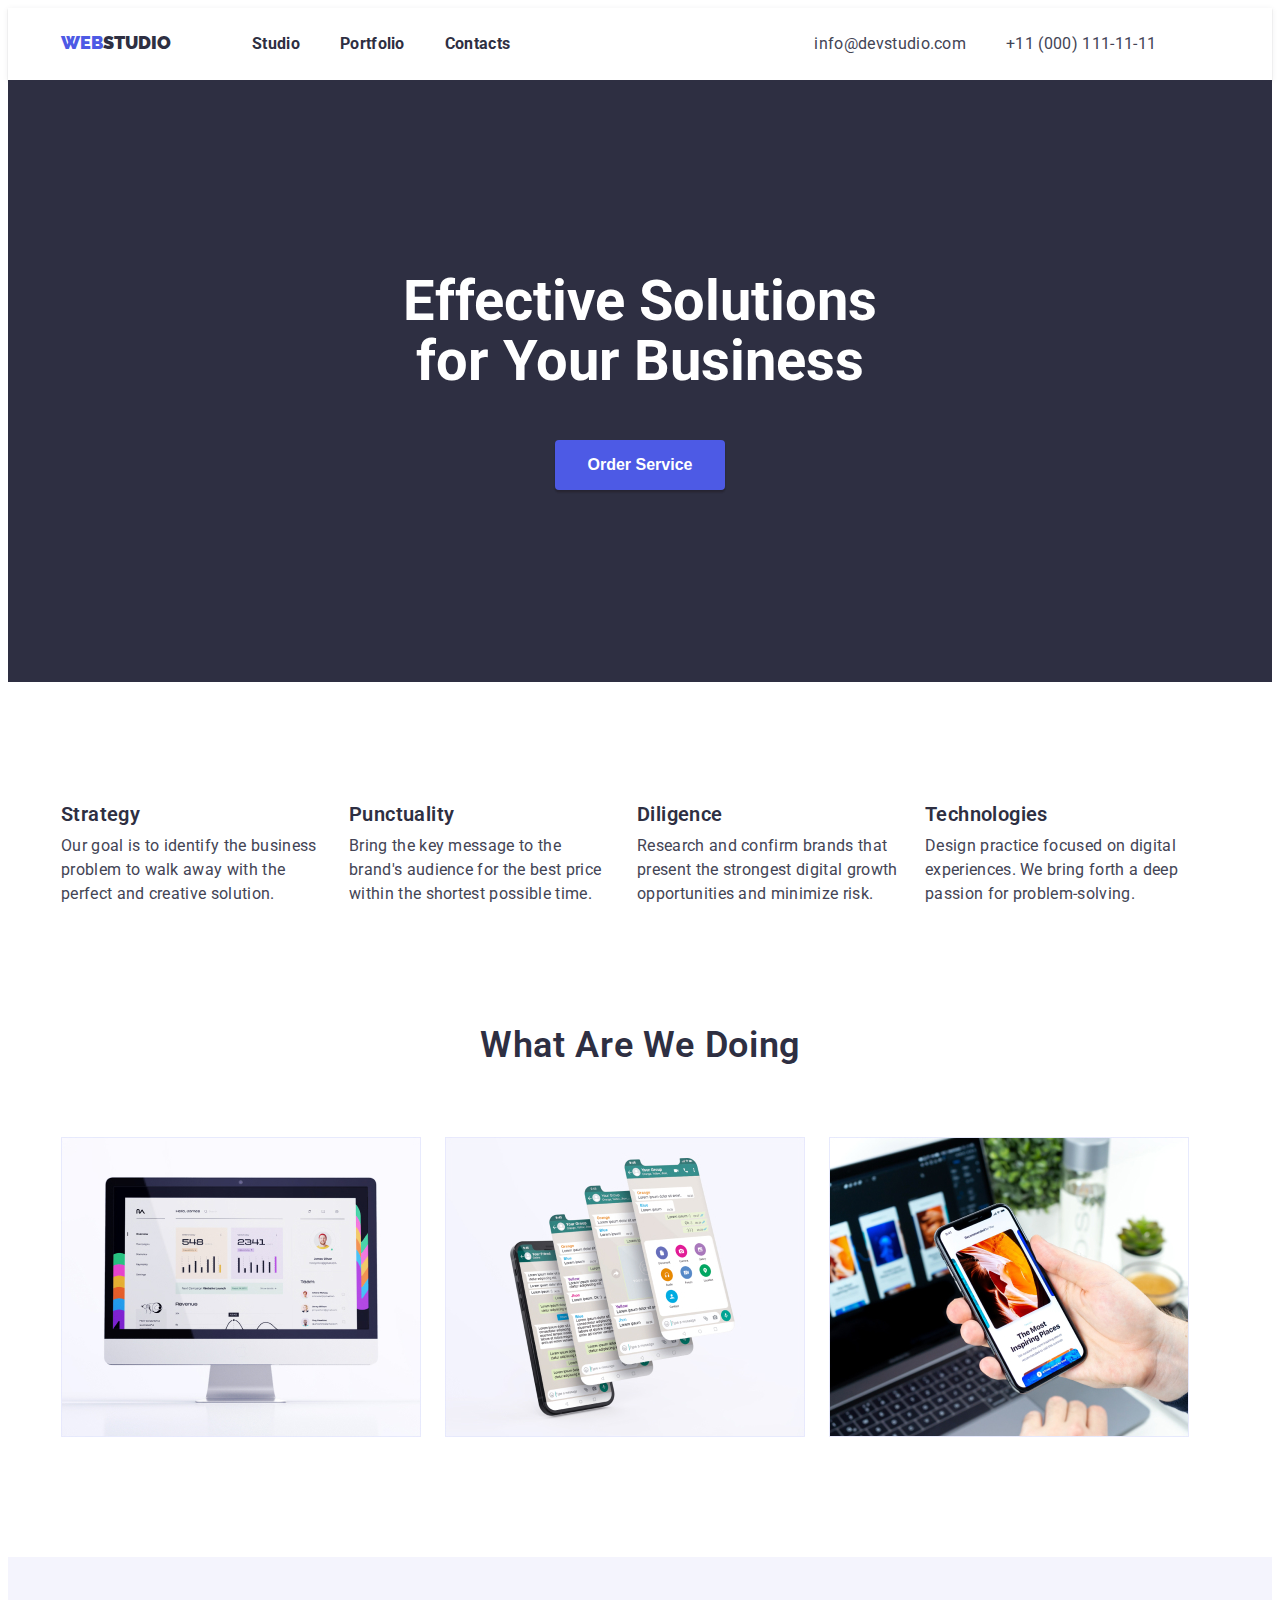
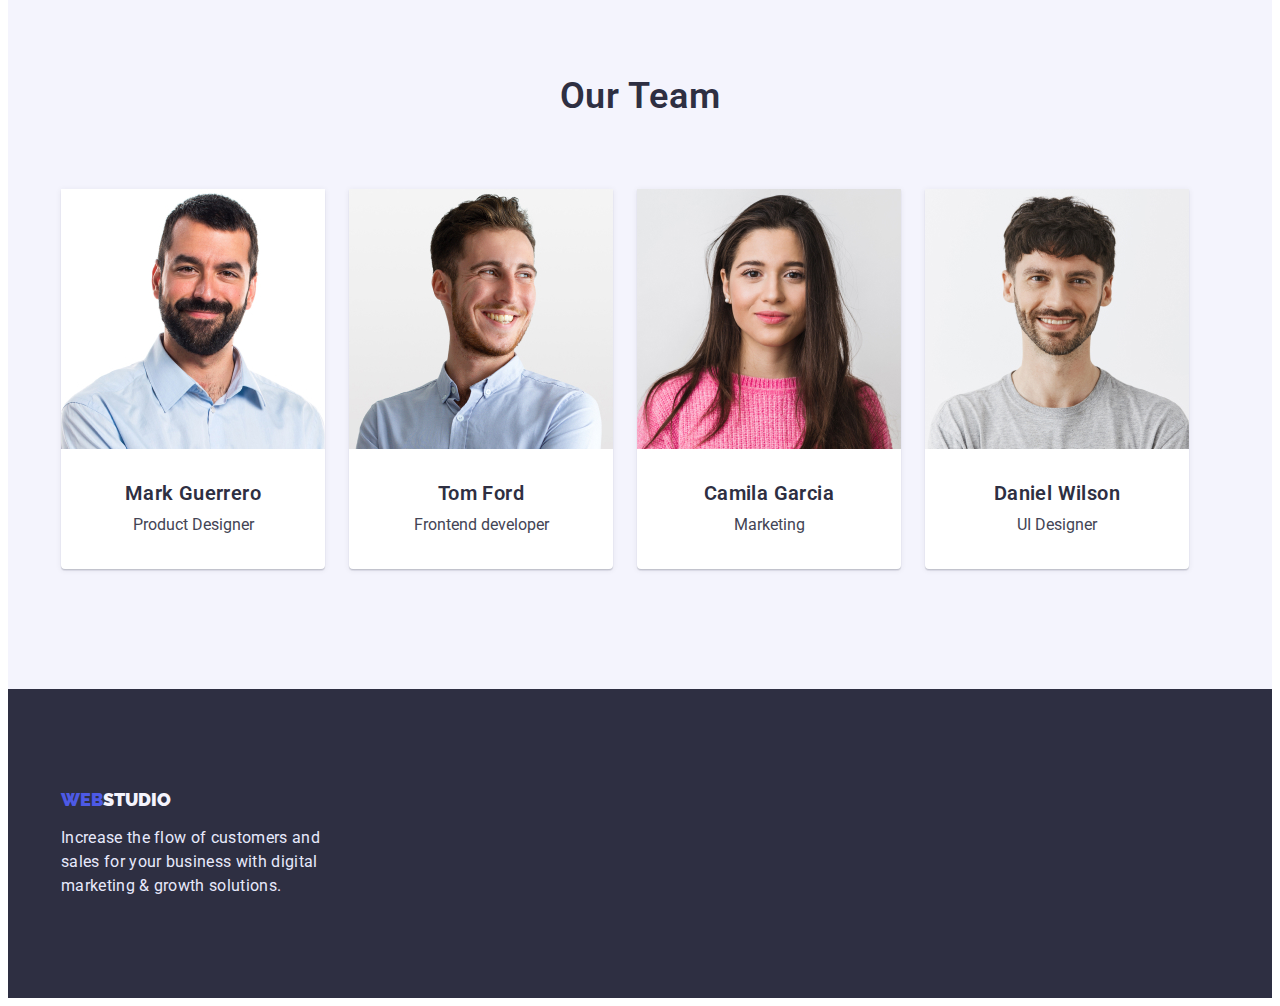
==== index.html @ a554e7f7 "first commit" ====
<!DOCTYPE html>
<html lang="en">
  <head>
    <meta charset="UTF-8" />
    <meta http-equiv="X-UA-Compatible" content="IE=edge" />
    <meta name="viewport" content="width=device-width, initial-scale=1.0" />
    <title>main</title>
    <link
      rel="stylesheet"
      href="https://cdnjs.cloudflare.com/ajax/libs/modern-normalize/1.1.0/modern-normalize.min.css"
      integrity="sha512-wpPYUAdjBVSE4KJnH1VR1HeZfpl1ub8YT/NKx4PuQ5NmX2tKuGu6U/JRp5y+Y8XG2tV+wKQpNHVUX03MfMFn9Q=="
      crossorigin="anonymous"
      referrerpolicy="no-referrer"
    />
    <link rel="stylesheet" href="css/styles.css" />
  </head>
  <body>
    <header class="header">
      <section class="section-header">
        <div class="container">
          <a class="header-logo" href="./index.html"
            ><span class="logo-span">Web</span>Studio</a
          >
          <nav>
            <ul class="navigation">
              <li class="navigation-item">
                <a class="navigation-link" href="./index.html">Studio</a>
              </li>
              <li class="navigation-item">
                <a class="navigation-link" href="./potfolio.html">Portfolio</a>
              </li>
              <li class="navigation-item">
                <a class="navigation-link" href="#">Contacts</a>
              </li>
            </ul>
          </nav>
          <div class="contacts">
            <address class="contacts-link">
              <a class="contacts-email" href="mailto:info@devstudio.com"
                >info@devstudio.com</a
              >
              <a class="contacts-tel" href="tel:+110001111111"
                >+11 (000) 111-11-11</a
              >
            </address>
          </div>
        </div>
      </section>
    </header>
    <main>
      <h1 class="visually-hidden">Main</h1>
      <section class="section-solutions">
        <div class="container">
          <h1 class="main-text">Effective Solutions for Your Business</h1>
          <button class="button-main" type="button">Order Service</button>
        </div>
      </section>
      <section class="text-blocks">
        <div class="container">
          <h2 class="visually-hidden">visuals</h2>
          <ul class="text-box">
            <li class="text-text">
              <h3 class="text-h">Strategy</h3>
              <p class="text-p">
                Our goal is to identify the business problem to walk away with
                the perfect and creative solution.
              </p>
            </li>
            <li class="text-text">
              <h3 class="text-h">Punctuality</h3>
              <p class="text-p">
                Bring the key message to the brand's audience for the best price
                within the shortest possible time.
              </p>
            </li>
            <li class="text-text">
              <h3 class="text-h">Diligence</h3>
              <p class="text-p">
                Research and confirm brands that present the strongest digital
                growth opportunities and minimize risk.
              </p>
            </li>
            <li class="text-text">
              <h3 class="text-h">Technologies</h3>
              <p class="text-p">
                Design practice focused on digital experiences. We bring forth a
                deep passion for problem-solving.
              </p>
            </li>
          </ul>
          <h2 class="big-text">What are we doing</h2>
          <ul class="main-images">
            <li>
              <img
                src="./images/comp.jpg"
                alt="computer"
                width="360px"
                height="300px"
              />
            </li>
            <li>
              <img
                src="./images/4screens.jpg"
                alt="interfaces"
                width="360px"
                height="300px"
              />
            </li>
            <li>
              <img
                src="./images/both.jpg"
                alt="computer and phone"
                width="360px"
                height="300px"
              />
            </li>
          </ul>
        </div>
      </section>
      <section class="team">
        <div class="container">
          <h2 class="team-text">Our team</h2>
          <ul class="team">
            <li class="team-block">
              <img
                src="./images/mark.jpg"
                alt="Mark Guerrero"
                width="264px"
                height="260px"
              />
              <h3 class="team-text-h">Mark Guerrero</h3>
              <p class="team-text-p">Product Designer</p>
            </li>
            <li class="team-block">
              <img
                src="./images/tom.jpg"
                alt="Tom Ford"
                width="264px"
                height="260px"
              />
              <h3 class="team-text-h">Tom Ford</h3>
              <p class="team-text-p">Frontend developer</p>
            </li>
            <li class="team-block">
              <img
                src="./images/cami.jpg"
                alt="Camila Garcia"
                width="264px"
                height="260px"
              />
              <h3 class="team-text-h">Camila Garcia</h3>
              <p class="team-text-p">Marketing</p>
            </li>
            <li class="team-block">
              <img
                src="./images/daniel.jpg"
                alt="Daniel Wilson"
                width="264px"
                height="260px"
              />
              <h3 class="team-text-h">Daniel Wilson</h3>
              <p class="team-text-p">UI Designer</p>
            </li>
          </ul>
        </div>
      </section>
    </main>
    <footer class="footer">
      <section class="section-footer">
        <div class="container">
          <div class="footer-block">
            <a class="footer-logo" href="./index.html"
              ><span class="footer-span">Web</span>Studio
            </a>
            <p class="footer-p">
              Increase the flow of customers and sales for your business with
              digital marketing & growth solutions.
            </p>
          </div>
        </div>
      </section>
    </footer>
  </body>
</html>
---- css/styles.css ----
@import url("https://fonts.googleapis.com/css2?family=Raleway:wght@700&family=Roboto:wght@400;500;700;900&display=swap");

:root {
  --iris: #4d5ae5;
  --white: #ffffff;
  --slate: #434455;
  --corn-flower: #e7e9fc;
  --cloud: #f4f4fd;
  --navy-blue: #2e2f42;
  --button-animation: #404bbf;
}
.visually-hidden {
  position: absolute;
  width: 1px;
  height: 1px;
  margin: -1px;
  border: 0;
  padding: 0;
  white-space: nowrap;
  clip-path: inset(100%);
  clip: rect(0 0 0 0);
  overflow: hidden;
}

body {
  font-size: 16px;
  letter-spacing: 0.02;
  font-family: "Roboto", sans-serif;
  background-color: var(--white);
  color: var(--navyblue);
}

h1,
h2,
h3,
h4,
h5,
h6,
p {
  margin: 0;
}

img {
  display: block;
  max-width: 100%;
  height: auto;
}

ul,
ol {
  list-style: none;
  padding-left: 0;
  margin: 0;
}

a {
  text-decoration: none;
}

address {
  font-style: normal;
}

button {
  display: block;
  cursor: pointer;
  border: none;
  border-radius: 4px;
}

.section {
  padding-top: 120px;
  padding-bottom: 120px;
}

.container {
  width: 1158px;
  margin: 0 auto;
  padding: 0 15px;
}

.header {
  padding: 24px;
  box-shadow: 0px 2px 1px rgba(46, 47, 66, 0.08),
    0px 1px 1px rgba(46, 47, 66, 0.16), 0px 1px 6px rgba(46, 47, 66, 0.08);
}

.header-logo {
  font-size: 18px;
  font-family: Raleway;
  text-transform: uppercase;
  font-weight: 900;
  color: var(--navy-blue);
}

nav {
  display: inline-block;
}

.header-logo .logo-span {
  color: var(--iris);
}

.navigation {
  display: flex;
  padding-left: 77px;
  gap: 40px;
}

.navigation-item {
  display: inline-block;
}

.navigation-link {
  font-weight: 700;
  font-size: 16px;
  line-height: 1.5;
  letter-spacing: 0.02em;
  color: var(--navy-blue);
}

.navigation-link:hover {
  color: var(--iris);
}

.contacts {
  display: inline-block;
  font-weight: 400;
  font-size: 16px;
  line-height: 1.5;
  letter-spacing: 0.02em;
}

.contacts-link {
  padding-left: 300px;
  display: flex;
  gap: 40px;
}

.contacts-tel {
  color: var(--slate);
}

.contacts-tel:hover {
  color: var(--iris);
}

.contacts-email {
  color: var(--slate);
}

.contacts-email:hover {
  color: var(--iris);
}

.section-solutions {
  background-color: var(--navy-blue);
  padding: 192px 0;
}

.main-text {
  font-weight: 700;
  font-size: 56px;
  line-height: 1.07;
  text-align: center;
  width: 492px;
  margin: 0 auto;
  margin-bottom: 48px;
  color: var(--white);
}

.button-main {
  margin: 0 auto;
  display: block;
  min-width: 170px;
  cursor: pointer;
  font-weight: 700;
  font-size: 16px;
  padding: 16px 32px;
  color: var(--white);
  background-color: var(--iris);
  box-shadow: 0px 3px 1px rgb(48 30 30 / 10%), 0px 2px 1px rgb(0 0 0 / 8%),
    0px 2px 2px rgb(0 0 0 / 12%);
}

.button-main:hover {
  background-color: var(--button-animation);
}

.text-box {
  display: flex;
  padding: 120px 0;
  gap: 24px;
}

.text-text {
  width: 264px;
}

.text-h {
  font-weight: 600;
  font-size: 20px;
  line-height: 1.2;
  letter-spacing: 0.02em;
  color: var(--navy-blue);
  margin-bottom: 8px;
}

.text-p {
  font-weight: 400;
  font-size: 16px;
  line-height: 1.5;
  letter-spacing: 0.02em;
  color: var(--slate);
}

.big-text {
  margin-bottom: 72px;
  font-weight: 600;
  font-size: 36px;
  line-height: 1.1;
  text-align: center;
  letter-spacing: 0.02em;
  text-transform: capitalize;
  color: var(--navy-blue);
}

.main-images {
  display: flex;
  margin-bottom: 120px;
  gap: 24px;
}

.team {
  display: flex;
  gap: 24px;
  text-align: center;
  background-color: var(--cloud);
}

.team-text {
  margin-top: 120px;
  margin-bottom: 72px;
  font-weight: 600;
  font-size: 36px;
  line-height: 1.1;
  letter-spacing: 0.02em;
  text-transform: capitalize;
  color: var(--navy-blue);
}

.team-text-h {
  padding-top: 32px;
  margin-bottom: 8px;
  font-weight: 600;
  font-size: 20px;
  line-height: 1.2;
  letter-spacing: 0.02em;
  color: var(--navy-blue);
}

.team-text-p {
  font-weight: 400;
  font-size: 16px;
  line-height: 1.5;
  color: var(--slate);
}

.team-block {
  width: 264px;
  height: 380px;
  margin-bottom: 120px;
  background-color: #ffffff;
  box-shadow: 0px 1px 6px rgba(46, 47, 66, 0.08),
    0px 1px 1px rgba(46, 47, 66, 0.16), 0px 2px 1px rgba(46, 47, 66, 0.08);
  border-radius: 0px 0px 4px 4px;
}

.section-footer {
  background-color: var(--navy-blue);
}

.footer-block {
  padding-top: 100px;
  padding-bottom: 100px;
  width: 264px;
}

.footer-logo {
  font-size: 18px;
  font-family: Raleway;
  text-transform: uppercase;
  font-weight: 900;
  color: var(--cloud);
}

.footer-span {
  color: var(--iris);
}

.footer-p {
  padding-top: 16px;
  font-weight: 400;
  font-size: 16px;
  line-height: 1.5;
  letter-spacing: 0.02em;
  color: var(--corn-flower);
}

.buttons {
  display: flex;
  justify-content: center;
  gap: 24px;
  margin: 0 auto;
  padding-top: 96px;
  padding-bottom: 72px;
}

.portfolio-btn {
  display: block;
  padding: 12px 24px;
  border-radius: 4px;
  cursor: pointer;
  font-weight: 700;
  font-size: 16px;
  line-height: 1.5;
  letter-spacing: 0.04em;
  color: var(--iris);
  background-color: var(--cloud);
  border: 1px solid var(--corn-flower);
}

.portfolio-btn:hover {
  color: var(--white);
  background-color: var(--iris);
  box-shadow: 0px 3px 1px rgb(48 30 30 / 10%), 0px 2px 1px rgb(0 0 0 / 8%),
    0px 2px 2px rgb(0 0 0 / 12%);
}

.projects {
  display: flex;
  flex-wrap: wrap;
  margin: 0 auto;
  margin-bottom: 120px;
}

.projects-block {
  margin-right: 24px;
  margin-bottom: 48px;
  display: block;
  width: 360px;
  height: 420px;
  /* margin-bottom: 120px; */
  background-color: #ffffff;
  box-shadow: 0px 1px 6px rgba(46, 47, 66, 0.08),
    0px 1px 1px rgba(46, 47, 66, 0.16), 0px 2px 1px rgba(46, 47, 66, 0.08);
  border-radius: 0px 0px 4px 4px;
}

.projects-block:nth-child(3n) {
  margin-right: 0px;
}

.projects-text-h {
  padding-top: 32px;
  margin-left: 16px;
  margin-bottom: 8px;
  font-weight: 600;
  font-size: 20px;
  line-height: 1.2;
  letter-spacing: 0.02em;
  color: var(--navy-blue);
}

.projects-text-p {
  margin-left: 16px;
  font-weight: 400;
  font-size: 16px;
  line-height: 1.5;
  color: var(--slate);
}
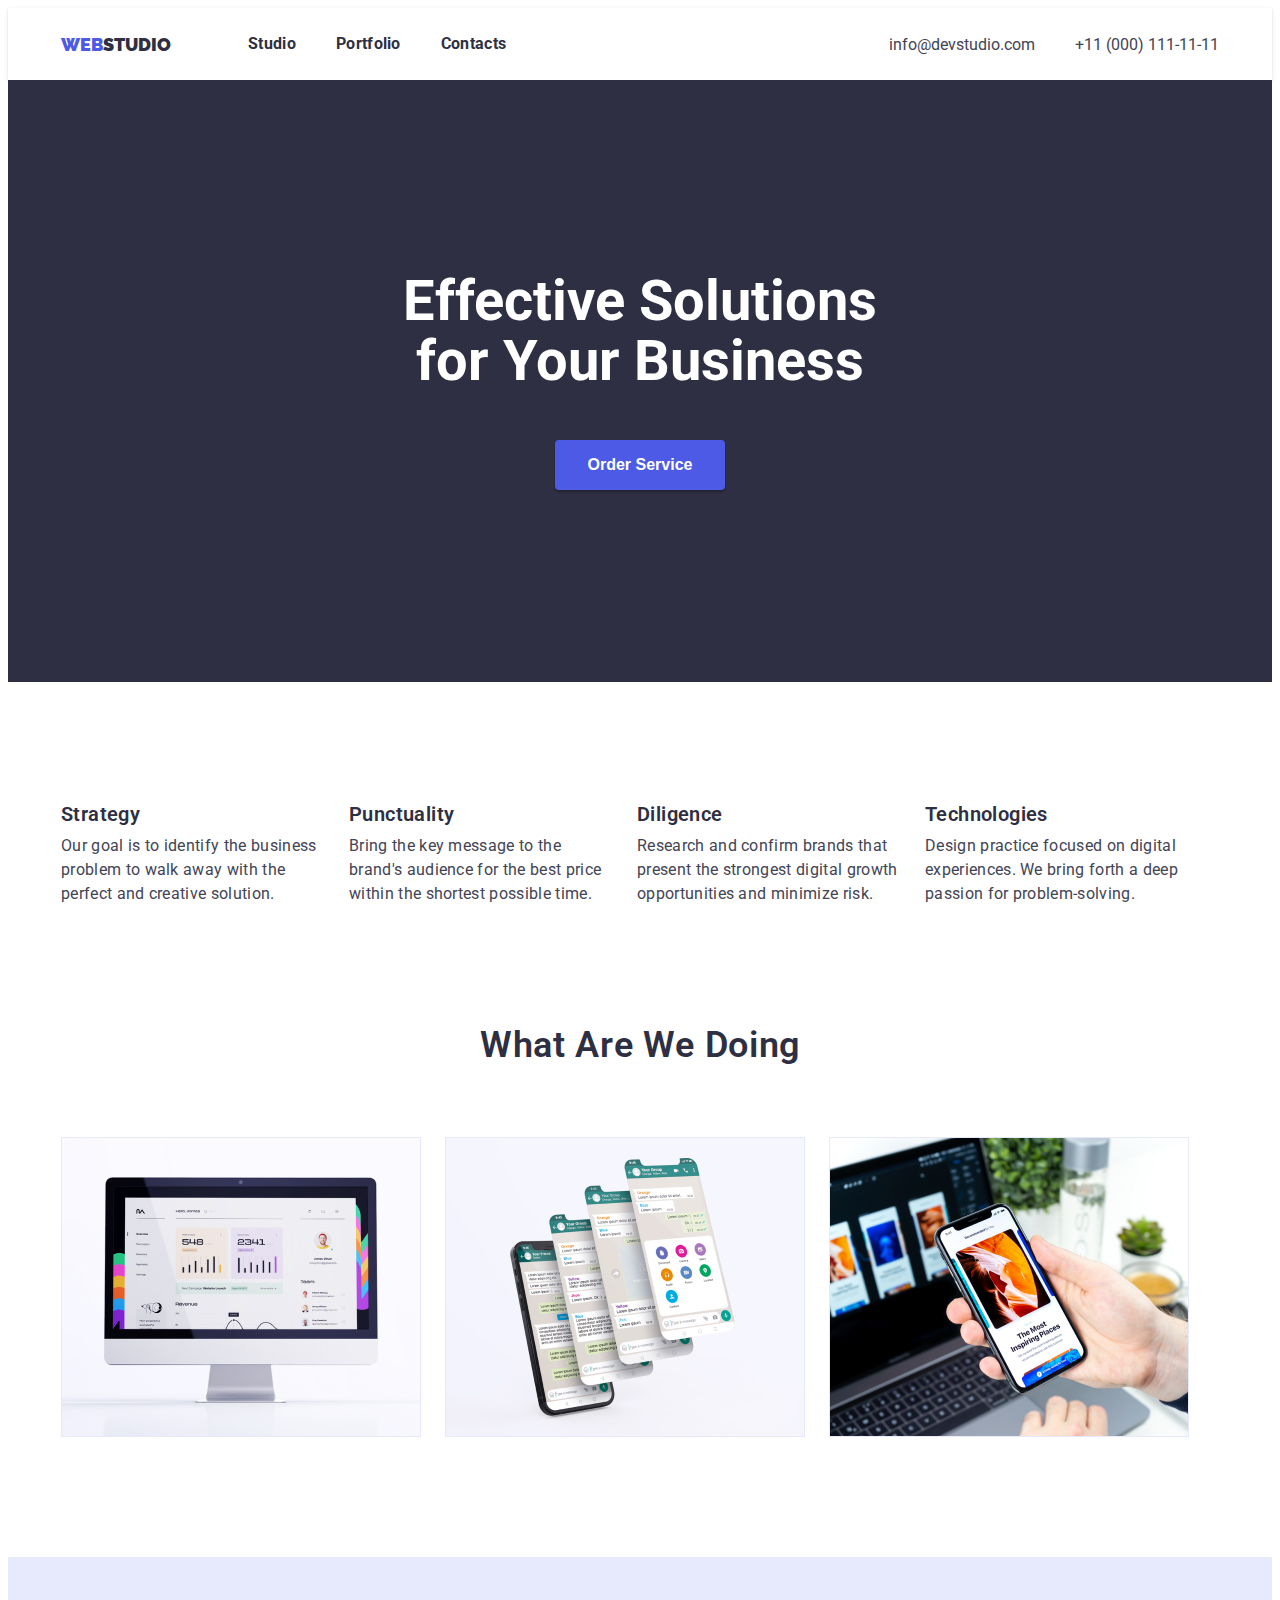
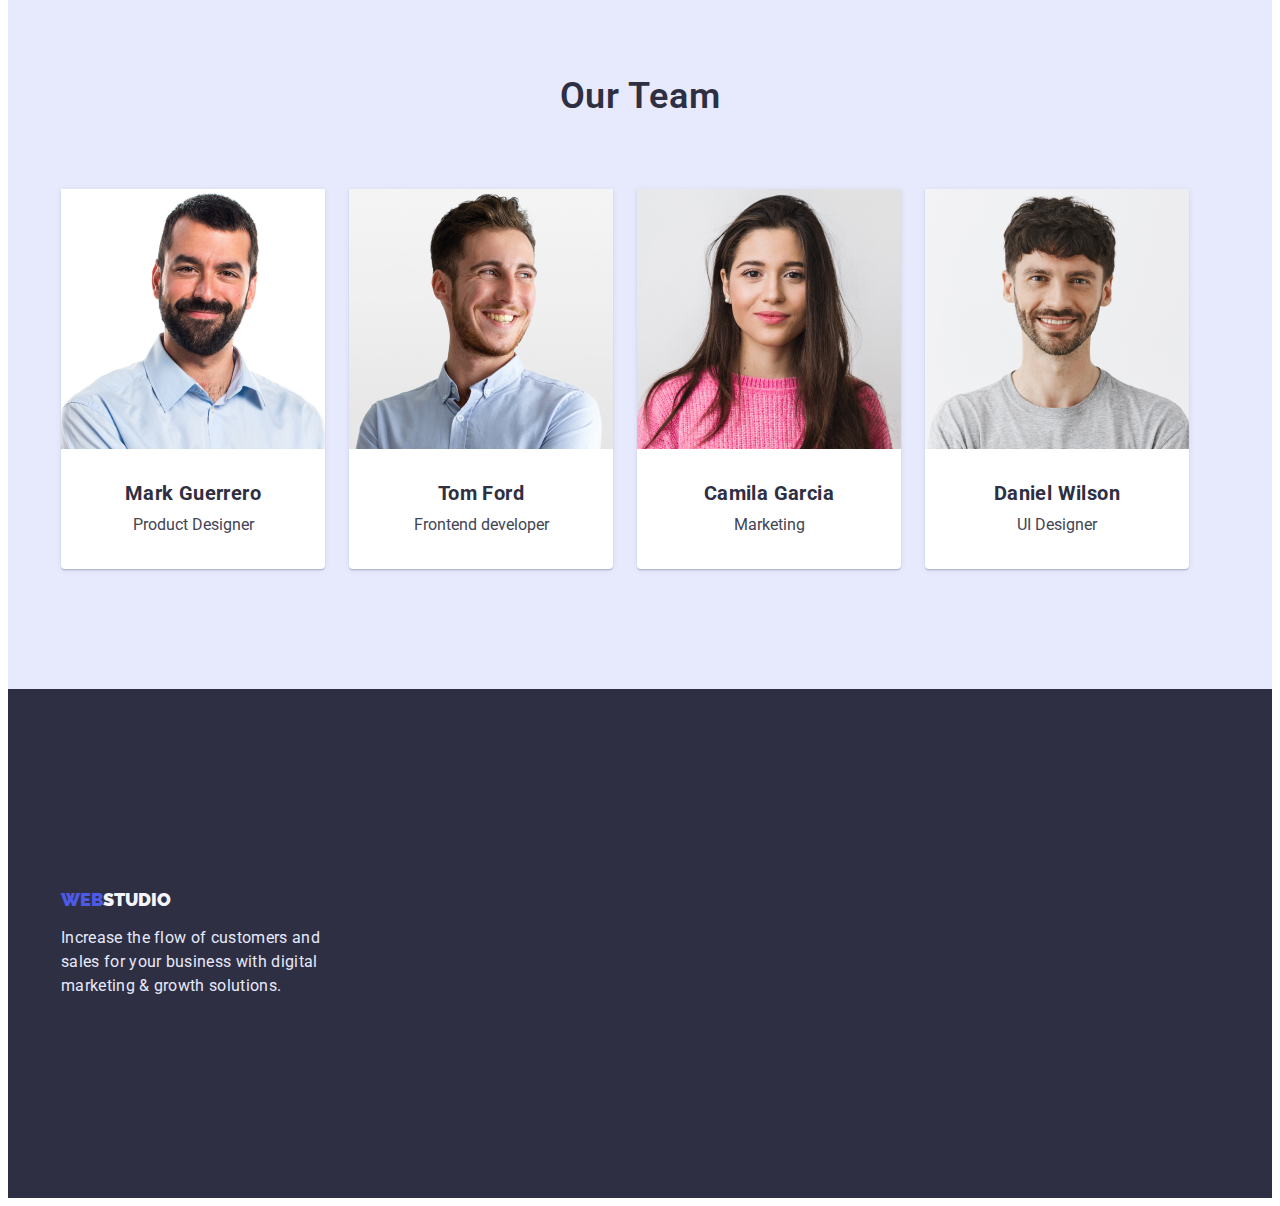
==== commit added115: "Change styles.css" ====
--- a/index.html
+++ b/index.html
@@ -16,36 +16,32 @@
   </head>
   <body>
     <header class="header">
-      <section class="section-header">
-        <div class="container">
-          <a class="header-logo" href="./index.html"
-            ><span class="logo-span">Web</span>Studio</a
+      <div class="container section-header">
+        <a class="header-logo" href="./index.html"
+          ><span class="logo-span">Web</span>Studio</a
+        >
+        <nav>
+          <ul class="navigation">
+            <li class="navigation-item">
+              <a class="navigation-link" href="./index.html">Studio</a>
+            </li>
+            <li class="navigation-item">
+              <a class="navigation-link" href="./potfolio.html">Portfolio</a>
+            </li>
+            <li class="navigation-item">
+              <a class="navigation-link" href="#">Contacts</a>
+            </li>
+          </ul>
+        </nav>
+        <address class="contacts-link">
+          <a class="contacts-email" href="mailto:info@devstudio.com"
+            >info@devstudio.com</a
           >
-          <nav>
-            <ul class="navigation">
-              <li class="navigation-item">
-                <a class="navigation-link" href="./index.html">Studio</a>
-              </li>
-              <li class="navigation-item">
-                <a class="navigation-link" href="./potfolio.html">Portfolio</a>
-              </li>
-              <li class="navigation-item">
-                <a class="navigation-link" href="#">Contacts</a>
-              </li>
-            </ul>
-          </nav>
-          <div class="contacts">
-            <address class="contacts-link">
-              <a class="contacts-email" href="mailto:info@devstudio.com"
-                >info@devstudio.com</a
-              >
-              <a class="contacts-tel" href="tel:+110001111111"
-                >+11 (000) 111-11-11</a
-              >
-            </address>
-          </div>
-        </div>
-      </section>
+          <a class="contacts-tel" href="tel:+110001111111"
+            >+11 (000) 111-11-11</a
+          >
+        </address>
+      </div>
     </header>
     <main>
       <h1 class="visually-hidden">Main</h1>
@@ -88,6 +84,9 @@
               </p>
             </li>
           </ul>
+        </section>
+        <section class="section-features">
+          <div class="container">
           <h2 class="big-text">What are we doing</h2>
           <ul class="main-images">
             <li>
@@ -120,7 +119,7 @@
       <section class="team">
         <div class="container">
           <h2 class="team-text">Our team</h2>
-          <ul class="team">
+          <ul class="teams">
             <li class="team-block">
               <img
                 src="./images/mark.jpg"
@@ -128,8 +127,10 @@
                 width="264px"
                 height="260px"
               />
+            <div class="team-text-block">
               <h3 class="team-text-h">Mark Guerrero</h3>
               <p class="team-text-p">Product Designer</p>
+            </div>
             </li>
             <li class="team-block">
               <img
@@ -138,9 +139,11 @@
                 width="264px"
                 height="260px"
               />
+            <div class="team-text-block">
               <h3 class="team-text-h">Tom Ford</h3>
               <p class="team-text-p">Frontend developer</p>
-            </li>
+            </div>
+          </li>
             <li class="team-block">
               <img
                 src="./images/cami.jpg"
@@ -148,9 +151,11 @@
                 width="264px"
                 height="260px"
               />
+            <div class="team-text-block">
               <h3 class="team-text-h">Camila Garcia</h3>
               <p class="team-text-p">Marketing</p>
-            </li>
+            </div>
+          </li>
             <li class="team-block">
               <img
                 src="./images/daniel.jpg"
@@ -158,15 +163,16 @@
                 width="264px"
                 height="260px"
               />
+            <div class="team-text-block">
               <h3 class="team-text-h">Daniel Wilson</h3>
               <p class="team-text-p">UI Designer</p>
-            </li>
+            </div>
+          </li>
           </ul>
         </div>
       </section>
     </main>
     <footer class="footer">
-      <section class="section-footer">
         <div class="container">
           <div class="footer-block">
             <a class="footer-logo" href="./index.html"
@@ -178,7 +184,6 @@
             </p>
           </div>
         </div>
-      </section>
     </footer>
   </body>
 </html>
--- a/css/styles.css
+++ b/css/styles.css
@@ -27,7 +27,7 @@
   letter-spacing: 0.02;
   font-family: "Roboto", sans-serif;
   background-color: var(--white);
-  color: var(--navyblue);
+  color: var(--navy-blue);
 }
 
 h1,
@@ -72,7 +72,10 @@
   padding-top: 120px;
   padding-bottom: 120px;
 }
-
+.section-header {
+  display: flex;
+  align-items: center;
+}
 .container {
   width: 1158px;
   margin: 0 auto;
@@ -80,7 +83,7 @@
 }
 
 .header {
-  padding: 24px;
+  padding: 24px 0;
   box-shadow: 0px 2px 1px rgba(46, 47, 66, 0.08),
     0px 1px 1px rgba(46, 47, 66, 0.16), 0px 1px 6px rgba(46, 47, 66, 0.08);
 }
@@ -94,7 +97,7 @@
 }
 
 nav {
-  display: inline-block;
+  margin-left: 77px;
 }
 
 .header-logo .logo-span {
@@ -103,7 +106,6 @@
 
 .navigation {
   display: flex;
-  padding-left: 77px;
   gap: 40px;
 }
 
@@ -123,17 +125,9 @@
   color: var(--iris);
 }
 
-.contacts {
-  display: inline-block;
-  font-weight: 400;
-  font-size: 16px;
-  line-height: 1.5;
-  letter-spacing: 0.02em;
-}
-
 .contacts-link {
-  padding-left: 300px;
-  display: flex;
+  display: flex;
+  margin-left: auto;
   gap: 40px;
 }
 
@@ -187,9 +181,11 @@
   background-color: var(--button-animation);
 }
 
+.text-blocks {
+  padding: 120px 0;
+}
 .text-box {
   display: flex;
-  padding: 120px 0;
   gap: 24px;
 }
 
@@ -224,35 +220,42 @@
   text-transform: capitalize;
   color: var(--navy-blue);
 }
+.sectiom-features {
+  padding-bottom: 120px;
+}
 
 .main-images {
   display: flex;
-  margin-bottom: 120px;
+  padding-bottom: 120px;
   gap: 24px;
 }
 
 .team {
+  padding: 120px 0;
+  background-color: var(--corn-flower);
+}
+.teams {
   display: flex;
   gap: 24px;
   text-align: center;
-  background-color: var(--cloud);
 }
 
 .team-text {
-  margin-top: 120px;
   margin-bottom: 72px;
   font-weight: 600;
+  text-align: center;
   font-size: 36px;
   line-height: 1.1;
   letter-spacing: 0.02em;
   text-transform: capitalize;
   color: var(--navy-blue);
 }
-
+.team-text-block {
+  padding: 32px;
+}
 .team-text-h {
-  padding-top: 32px;
   margin-bottom: 8px;
-  font-weight: 600;
+  font-weight: 700;
   font-size: 20px;
   line-height: 1.2;
   letter-spacing: 0.02em;
@@ -268,16 +271,15 @@
 
 .team-block {
   width: 264px;
-  height: 380px;
-  margin-bottom: 120px;
   background-color: #ffffff;
   box-shadow: 0px 1px 6px rgba(46, 47, 66, 0.08),
     0px 1px 1px rgba(46, 47, 66, 0.16), 0px 2px 1px rgba(46, 47, 66, 0.08);
   border-radius: 0px 0px 4px 4px;
 }
 
-.section-footer {
+.footer {
   background-color: var(--navy-blue);
+  padding: 100px 0;
 }
 
 .footer-block {
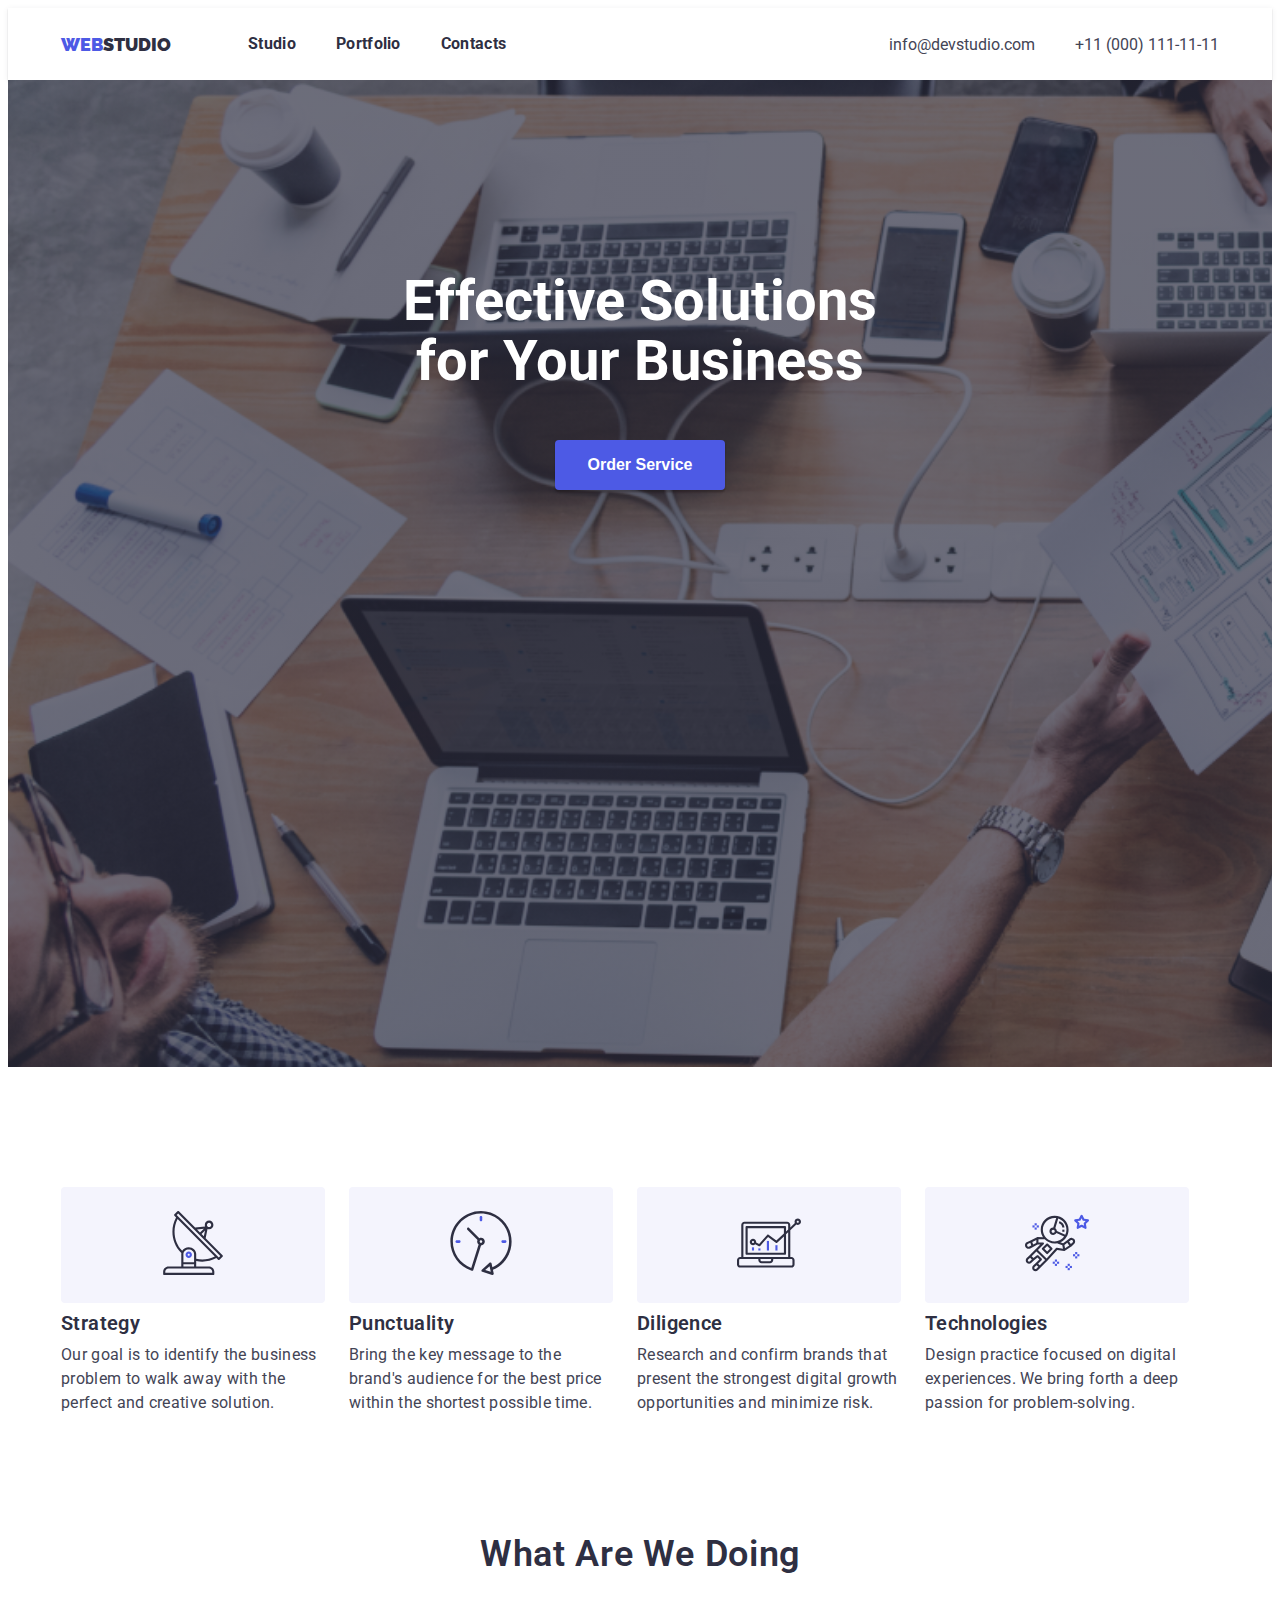
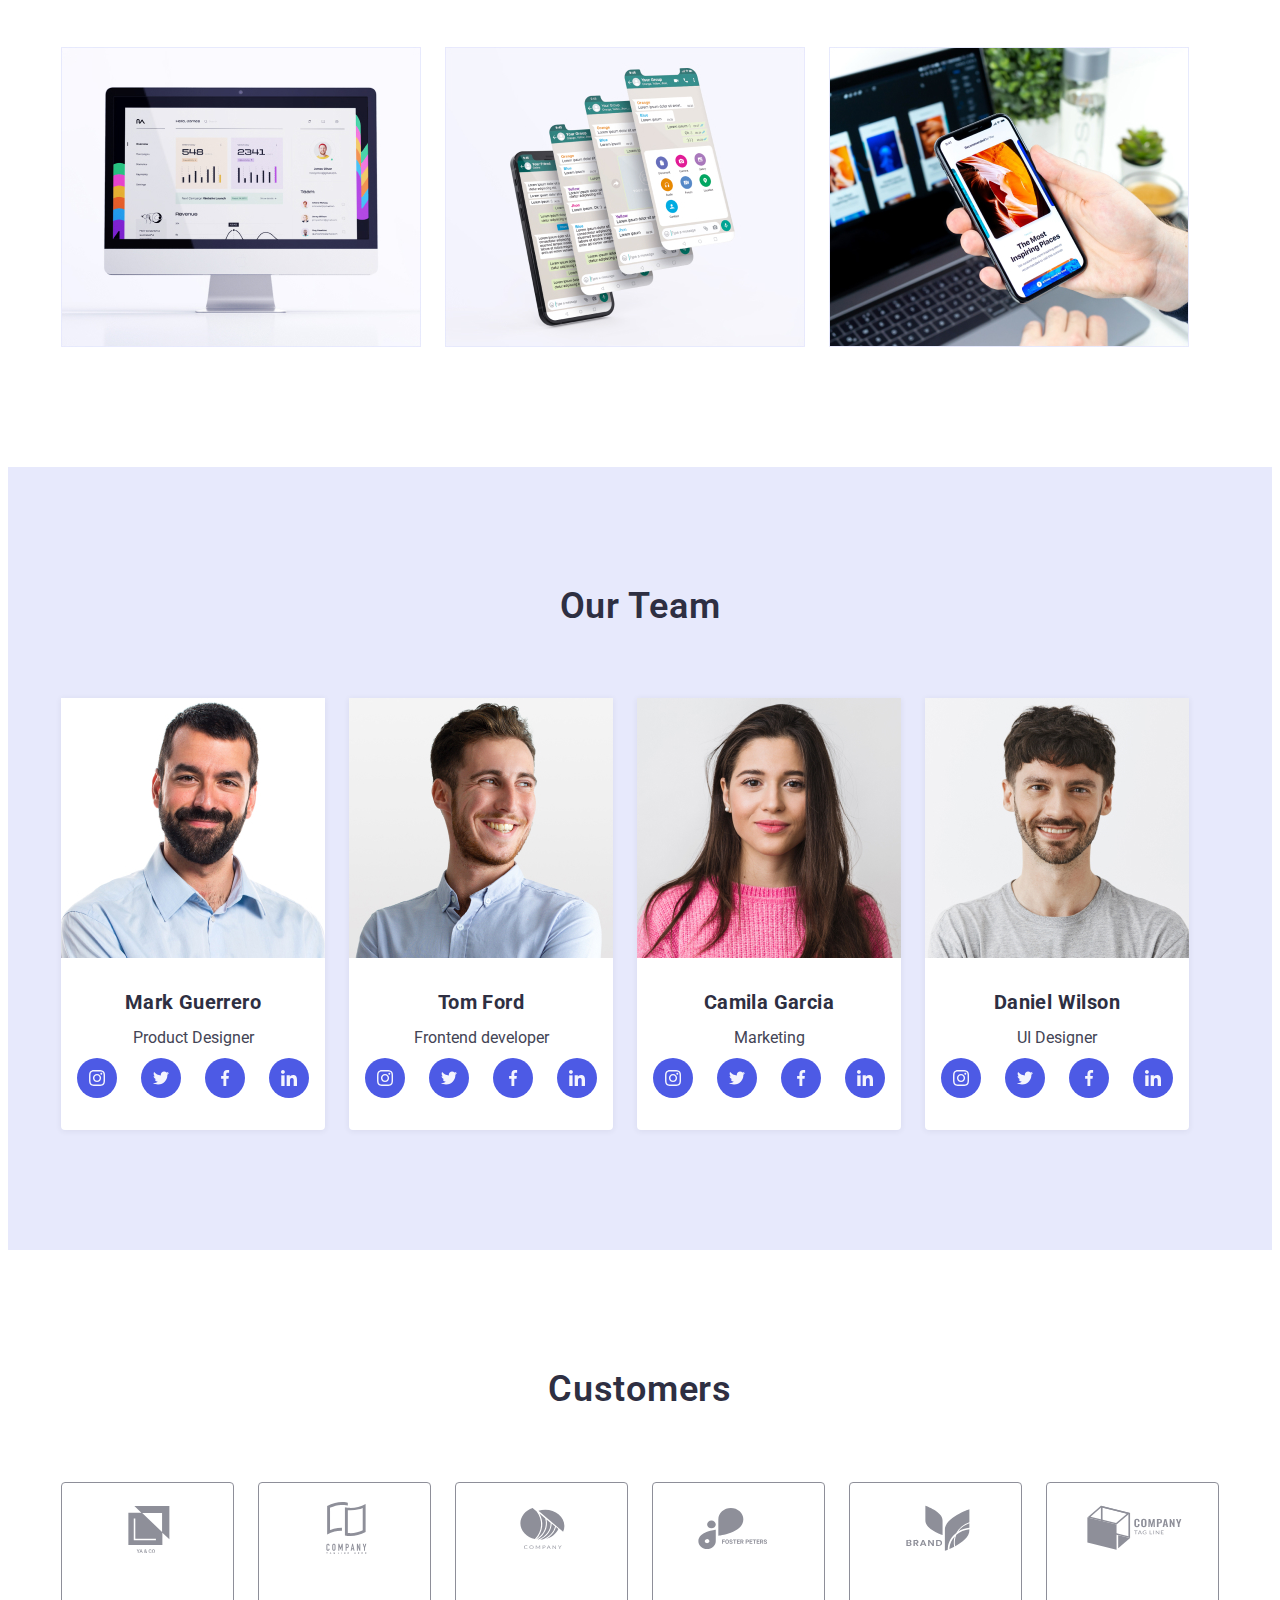
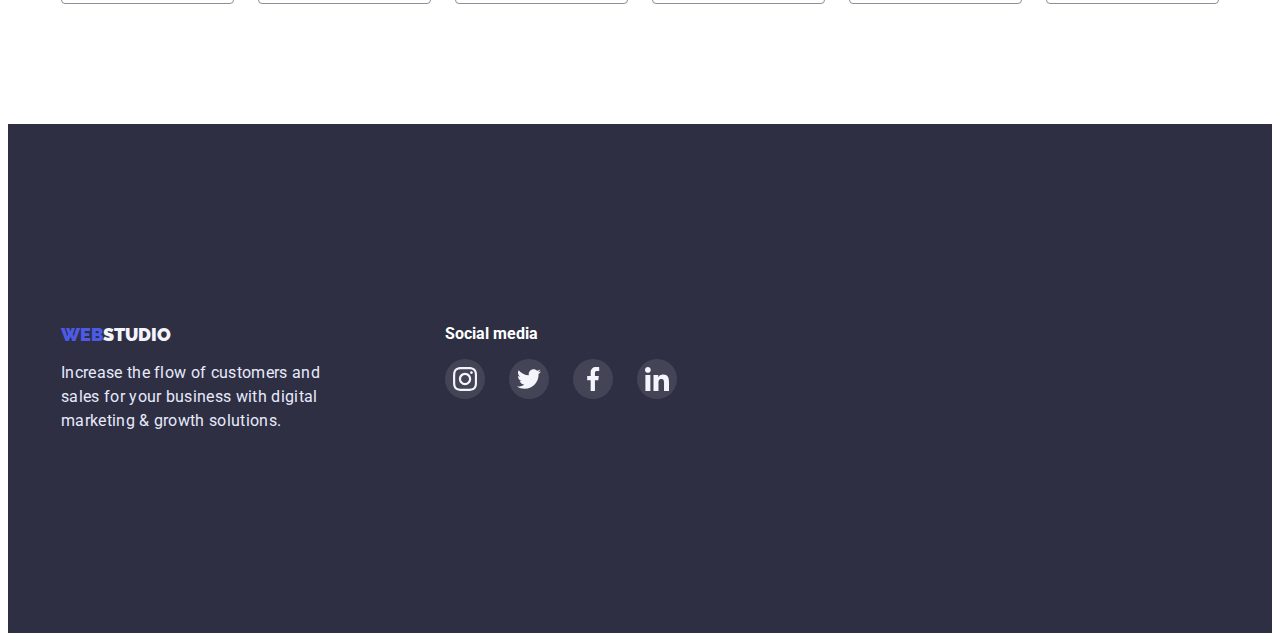
==== commit 6c19b76e: "first commit" ====
--- a/index.html
+++ b/index.html
@@ -51,11 +51,17 @@
           <button class="button-main" type="button">Order Service</button>
         </div>
       </section>
+
       <section class="text-blocks">
         <div class="container">
           <h2 class="visually-hidden">visuals</h2>
           <ul class="text-box">
             <li class="text-text">
+              <div class="text-block-svgs">
+                <svg class="icons-text-block">
+                  <use href="./images/icons.svg#icon-antenna"></use>
+                </svg>
+              </div>
               <h3 class="text-h">Strategy</h3>
               <p class="text-p">
                 Our goal is to identify the business problem to walk away with
@@ -63,6 +69,11 @@
               </p>
             </li>
             <li class="text-text">
+              <div class="text-block-svgs">
+                <svg class="icons-text-block">
+                  <use href="./images/icons.svg#icon-clock"></use>
+                </svg>
+              </div>
               <h3 class="text-h">Punctuality</h3>
               <p class="text-p">
                 Bring the key message to the brand's audience for the best price
@@ -70,6 +81,11 @@
               </p>
             </li>
             <li class="text-text">
+              <div class="text-block-svgs">
+                <svg class="icons-text-block">
+                  <use href="./images/icons.svg#icon-diagram"></use>
+                </svg>
+              </div>
               <h3 class="text-h">Diligence</h3>
               <p class="text-p">
                 Research and confirm brands that present the strongest digital
@@ -77,6 +93,11 @@
               </p>
             </li>
             <li class="text-text">
+              <div class="text-block-svgs">
+                <svg class="icons-text-block">
+                  <use href="./images/icons.svg#icon-astronaut"></use>
+                </svg>
+              </div>
               <h3 class="text-h">Technologies</h3>
               <p class="text-p">
                 Design practice focused on digital experiences. We bring forth a
@@ -84,9 +105,11 @@
               </p>
             </li>
           </ul>
-        </section>
-        <section class="section-features">
-          <div class="container">
+        </div>
+      </section>
+
+      <section class="section-features">
+        <div class="container">
           <h2 class="big-text">What are we doing</h2>
           <ul class="main-images">
             <li>
@@ -116,6 +139,7 @@
           </ul>
         </div>
       </section>
+
       <section class="team">
         <div class="container">
           <h2 class="team-text">Our team</h2>
@@ -127,10 +151,42 @@
                 width="264px"
                 height="260px"
               />
-            <div class="team-text-block">
-              <h3 class="team-text-h">Mark Guerrero</h3>
-              <p class="team-text-p">Product Designer</p>
-            </div>
+              <div class="team-text-block">
+                <h3 class="team-text-h">Mark Guerrero</h3>
+                <p class="team-text-p">Product Designer</p>
+              </div>
+              <div class="team-links">
+                <ul class="team-buttons">
+                  <li>
+                    <button class="teams-btn">
+                      <svg class="icon-teams">
+                        <use href="./images/icons.svg#icon-instagram"></use>
+                      </svg>
+                    </button>
+                  </li>
+                  <li>
+                    <button class="teams-btn">
+                      <svg class="icon-teams">
+                        <use href="./images/icons.svg#icon-twitter"></use>
+                      </svg>
+                    </button>
+                  </li>
+                  <li>
+                    <button class="teams-btn">
+                      <svg class="icon-teams">
+                        <use href="./images/icons.svg#icon-facebook"></use>
+                      </svg>
+                    </button>
+                  </li>
+                  <li>
+                    <button class="teams-btn">
+                      <svg class="icon-teams">
+                        <use href="./images/icons.svg#icon-linkedin"></use>
+                      </svg>
+                    </button>
+                  </li>
+                </ul>
+              </div>
             </li>
             <li class="team-block">
               <img
@@ -139,11 +195,43 @@
                 width="264px"
                 height="260px"
               />
-            <div class="team-text-block">
-              <h3 class="team-text-h">Tom Ford</h3>
-              <p class="team-text-p">Frontend developer</p>
-            </div>
-          </li>
+              <div class="team-text-block">
+                <h3 class="team-text-h">Tom Ford</h3>
+                <p class="team-text-p">Frontend developer</p>
+              </div>
+              <div class="team-links">
+                <ul class="team-buttons">
+                  <li>
+                    <button class="teams-btn">
+                      <svg class="icon-teams">
+                        <use href="./images/icons.svg#icon-instagram"></use>
+                      </svg>
+                    </button>
+                  </li>
+                  <li>
+                    <button class="teams-btn">
+                      <svg class="icon-teams">
+                        <use href="./images/icons.svg#icon-twitter"></use>
+                      </svg>
+                    </button>
+                  </li>
+                  <li>
+                    <button class="teams-btn">
+                      <svg class="icon-teams">
+                        <use href="./images/icons.svg#icon-facebook"></use>
+                      </svg>
+                    </button>
+                  </li>
+                  <li>
+                    <button class="teams-btn">
+                      <svg class="icon-teams">
+                        <use href="./images/icons.svg#icon-linkedin"></use>
+                      </svg>
+                    </button>
+                  </li>
+                </ul>
+              </div>
+            </li>
             <li class="team-block">
               <img
                 src="./images/cami.jpg"
@@ -151,11 +239,43 @@
                 width="264px"
                 height="260px"
               />
-            <div class="team-text-block">
-              <h3 class="team-text-h">Camila Garcia</h3>
-              <p class="team-text-p">Marketing</p>
-            </div>
-          </li>
+              <div class="team-text-block">
+                <h3 class="team-text-h">Camila Garcia</h3>
+                <p class="team-text-p">Marketing</p>
+              </div>
+              <div class="team-links">
+                <ul class="team-buttons">
+                  <li>
+                    <button class="teams-btn">
+                      <svg class="icon-teams">
+                        <use href="./images/icons.svg#icon-instagram"></use>
+                      </svg>
+                    </button>
+                  </li>
+                  <li>
+                    <button class="teams-btn">
+                      <svg class="icon-teams">
+                        <use href="./images/icons.svg#icon-twitter"></use>
+                      </svg>
+                    </button>
+                  </li>
+                  <li>
+                    <button class="teams-btn">
+                      <svg class="icon-teams">
+                        <use href="./images/icons.svg#icon-facebook"></use>
+                      </svg>
+                    </button>
+                  </li>
+                  <li>
+                    <button class="teams-btn">
+                      <svg class="icon-teams">
+                        <use href="./images/icons.svg#icon-linkedin"></use>
+                      </svg>
+                    </button>
+                  </li>
+                </ul>
+              </div>
+            </li>
             <li class="team-block">
               <img
                 src="./images/daniel.jpg"
@@ -163,27 +283,130 @@
                 width="264px"
                 height="260px"
               />
-            <div class="team-text-block">
-              <h3 class="team-text-h">Daniel Wilson</h3>
-              <p class="team-text-p">UI Designer</p>
-            </div>
-          </li>
+              <div class="team-text-block">
+                <h3 class="team-text-h">Daniel Wilson</h3>
+                <p class="team-text-p">UI Designer</p>
+              </div>
+              <div class="team-links">
+                <ul class="team-buttons">
+                  <li>
+                    <button class="teams-btn">
+                      <svg class="icon-teams">
+                        <use href="./images/icons.svg#icon-instagram"></use>
+                      </svg>
+                    </button>
+                  </li>
+                  <li>
+                    <button class="teams-btn">
+                      <svg class="icon-teams">
+                        <use href="./images/icons.svg#icon-twitter"></use>
+                      </svg>
+                    </button>
+                  </li>
+                  <li>
+                    <button class="teams-btn">
+                      <svg class="icon-teams">
+                        <use href="./images/icons.svg#icon-facebook"></use>
+                      </svg>
+                    </button>
+                  </li>
+                  <li>
+                    <button class="teams-btn">
+                      <svg class="icon-teams">
+                        <use href="./images/icons.svg#icon-linkedin"></use>
+                      </svg>
+                    </button>
+                  </li>
+                </ul>
+              </div>
+            </li>
+          </ul>
+        </div>
+      </section>
+      <section class="customers">
+        <div class="container">
+          <h2 class="customers-text">Customers</h2>
+          <ul class="customers-icons">
+            <li class="customers-border">
+              <svg class="customers-svg">
+                <use href="./images/icons.svg#icon-client1"></use>
+              </svg>
+            </li>
+            <li class="customers-border">
+              <svg class="customers-svg">
+                <use href="./images/icons.svg#icon-client2"></use>
+              </svg>
+            </li>
+            <li class="customers-border">
+              <svg class="customers-svg">
+                <use href="./images/icons.svg#icon-client3"></use>
+              </svg>
+            </li>
+            <li class="customers-border">
+              <svg class="customers-svg">
+                <use href="./images/icons.svg#icon-client4"></use>
+              </svg>
+            </li>
+            <li class="customers-border">
+              <svg class="customers-svg">
+                <use href="./images/icons.svg#icon-client5"></use>
+              </svg>
+            </li>
+            <li class="customers-border">
+              <svg class="customers-svg">
+                <use href="./images/icons.svg#icon-client6"></use>
+              </svg>
+            </li>
           </ul>
         </div>
       </section>
     </main>
     <footer class="footer">
-        <div class="container">
-          <div class="footer-block">
-            <a class="footer-logo" href="./index.html"
-              ><span class="footer-span">Web</span>Studio
-            </a>
-            <p class="footer-p">
-              Increase the flow of customers and sales for your business with
-              digital marketing & growth solutions.
-            </p>
-          </div>
-        </div>
+      <div class="container section-footer">
+        <div class="footer-block">
+          <a class="footer-logo" href="./index.html"
+            ><span class="footer-span">Web</span>Studio
+          </a>
+          <p class="footer-p">
+            Increase the flow of customers and sales for your business with
+            digital marketing & growth solutions.
+          </p>
+        </div>
+
+        <div class="media-links">
+          <h4 class="social-media-text">Social media</h4>
+          <ul class="footer-buttons">
+            <li>
+              <button class="footer-btn">
+                <svg class="icon-footer">
+                  <use href="./images/icons.svg#icon-instagram"></use>
+                </svg>
+              </button>
+            </li>
+            <li>
+              <button class="footer-btn">
+                <svg class="icon-footer">
+                  <use href="./images/icons.svg#icon-twitter"></use>
+                </svg>
+              </button>
+            </li>
+            <li>
+              <button class="footer-btn">
+                <svg class="icon-footer">
+                  <use href="./images/icons.svg#icon-facebook"></use>
+                </svg>
+              </button>
+            </li>
+            <li>
+              <button class="footer-btn">
+                <svg class="icon-footer">
+                  <use href="./images/icons.svg#icon-linkedin"></use>
+                </svg>
+              </button>
+            </li>
+          </ul>
+        </div>
+      </div>
     </footer>
   </body>
 </html>
--- a/css/styles.css
+++ b/css/styles.css
@@ -8,6 +8,7 @@
   --cloud: #f4f4fd;
   --navy-blue: #2e2f42;
   --button-animation: #404bbf;
+  --icon-hover: #31d0aa;
 }
 .visually-hidden {
   position: absolute;
@@ -72,10 +73,12 @@
   padding-top: 120px;
   padding-bottom: 120px;
 }
+
 .section-header {
   display: flex;
   align-items: center;
 }
+
 .container {
   width: 1158px;
   margin: 0 auto;
@@ -148,7 +151,16 @@
 }
 
 .section-solutions {
-  background-color: var(--navy-blue);
+  max-width: 1440px;
+  height: 603px;
+  background-image: linear-gradient(
+      rgba(46, 47, 66, 0.7),
+      rgba(46, 47, 66, 0.7)
+    ),
+    url(../images/people-office.jpg);
+
+  background-repeat: no-repeat;
+  background-size: cover;
   padding: 192px 0;
 }
 
@@ -181,9 +193,23 @@
   background-color: var(--button-animation);
 }
 
+.text-block-svgs {
+  padding: 24px;
+  margin-bottom: 8px;
+  text-align: center;
+  background-color: var(--cloud);
+  border-radius: 4px;
+}
+
+.icons-text-block {
+  width: 64px;
+  height: 64px;
+}
+
 .text-blocks {
   padding: 120px 0;
 }
+
 .text-box {
   display: flex;
   gap: 24px;
@@ -220,6 +246,7 @@
   text-transform: capitalize;
   color: var(--navy-blue);
 }
+
 .sectiom-features {
   padding-bottom: 120px;
 }
@@ -234,6 +261,7 @@
   padding: 120px 0;
   background-color: var(--corn-flower);
 }
+
 .teams {
   display: flex;
   gap: 24px;
@@ -250,11 +278,14 @@
   text-transform: capitalize;
   color: var(--navy-blue);
 }
+
 .team-text-block {
   padding: 32px;
-}
+  padding-bottom: 0;
+}
+
 .team-text-h {
-  margin-bottom: 8px;
+  margin-bottom: 12px;
   font-weight: 700;
   font-size: 20px;
   line-height: 1.2;
@@ -263,6 +294,7 @@
 }
 
 .team-text-p {
+  margin-bottom: 8px;
   font-weight: 400;
   font-size: 16px;
   line-height: 1.5;
@@ -272,9 +304,80 @@
 .team-block {
   width: 264px;
   background-color: #ffffff;
+  box-shadow: 0px 1px 6px rgba(46, 47, 66, 0.08);
+  border-radius: 0px 0px 4px 4px;
+}
+
+.team-block:hover {
   box-shadow: 0px 1px 6px rgba(46, 47, 66, 0.08),
     0px 1px 1px rgba(46, 47, 66, 0.16), 0px 2px 1px rgba(46, 47, 66, 0.08);
-  border-radius: 0px 0px 4px 4px;
+}
+
+.team-buttons {
+  display: flex;
+  justify-content: center;
+  gap: 24px;
+  margin: 0 auto;
+  padding-bottom: 32px;
+}
+
+.teams-btn {
+  padding: 12px;
+  width: 40px;
+  height: 40px;
+  background-color: var(--iris);
+  border-radius: 100px;
+}
+
+.teams-btn:hover {
+  box-shadow: 0px 1px 6px rgba(46, 47, 66, 0.08),
+    0px 1px 1px rgba(46, 47, 66, 0.16), 0px 2px 1px rgba(46, 47, 66, 0.08);
+}
+
+.icon-teams {
+  width: 16px;
+  height: 16px;
+  color: var(--cloud);
+}
+
+.customers {
+  padding-top: 120px;
+  padding-bottom: 120px;
+}
+
+.customers-text {
+  margin-bottom: 72px;
+  font-weight: 600;
+  font-size: 36px;
+  line-height: 1.1;
+  text-align: center;
+  letter-spacing: 0.02em;
+  text-transform: capitalize;
+  color: var(--navy-blue);
+}
+
+.customers-icons {
+  display: flex;
+  gap: 24px;
+}
+
+.customers-border {
+  padding: 16px 32px;
+  width: 168px;
+  height: 88px;
+  border: 1px solid #8e8f99;
+  border-radius: 4px;
+}
+
+.customers-svg {
+  display: flex;
+  margin: 0 auto;
+  width: 104px;
+  height: 56px;
+}
+
+.section-footer {
+  display: flex;
 }
 
 .footer {
@@ -309,6 +412,42 @@
   color: var(--corn-flower);
 }
 
+.media-links {
+  display: block;
+  padding-top: 100px;
+  padding-bottom: 100px;
+  margin-left: 120px;
+  gap: 40px;
+}
+
+.social-media-text {
+  color: var(--white);
+  margin-bottom: 16px;
+}
+
+.footer-buttons {
+  display: flex;
+  gap: 24px;
+  margin: 0 auto;
+}
+
+.icon-footer {
+  width: 24px;
+  height: 24px;
+}
+
+.footer-btn {
+  padding: 8px;
+  width: 40px;
+  height: 40px;
+  border-radius: 100px;
+  background-color: rgba(255, 255, 255, 0.1);
+}
+
+.footer-btn:hover {
+  background-color: var(--icon-hover);
+}
+
 .buttons {
   display: flex;
   justify-content: center;
@@ -352,11 +491,14 @@
   display: block;
   width: 360px;
   height: 420px;
-  /* margin-bottom: 120px; */
   background-color: #ffffff;
+  box-shadow: 0px 1px 6px rgba(46, 47, 66, 0.08);
+  border-radius: 0px 0px 4px 4px;
+}
+
+.projects-block:hover {
   box-shadow: 0px 1px 6px rgba(46, 47, 66, 0.08),
     0px 1px 1px rgba(46, 47, 66, 0.16), 0px 2px 1px rgba(46, 47, 66, 0.08);
-  border-radius: 0px 0px 4px 4px;
 }
 
 .projects-block:nth-child(3n) {
@@ -381,3 +523,44 @@
   line-height: 1.5;
   color: var(--slate);
 }
+
+.icon {
+  display: inline-block;
+  width: 1em;
+  height: 1em;
+  stroke-width: 0;
+  stroke: currentColor;
+  fill: currentColor;
+}
+
+/* ==========================================
+Single-colored icons can be modified like so:
+.icon-name {
+  font-size: 32px;
+  color: red;
+}
+========================================== */
+
+.icon-client1 {
+  width: 1.9091796875em;
+}
+
+.icon-client2 {
+  width: 1.9091796875em;
+}
+
+.icon-client3 {
+  width: 1.9091796875em;
+}
+
+.icon-client4 {
+  width: 1.9091796875em;
+}
+
+.icon-client5 {
+  width: 1.9091796875em;
+}
+
+.icon-client6 {
+  width: 1.9091796875em;
+}
